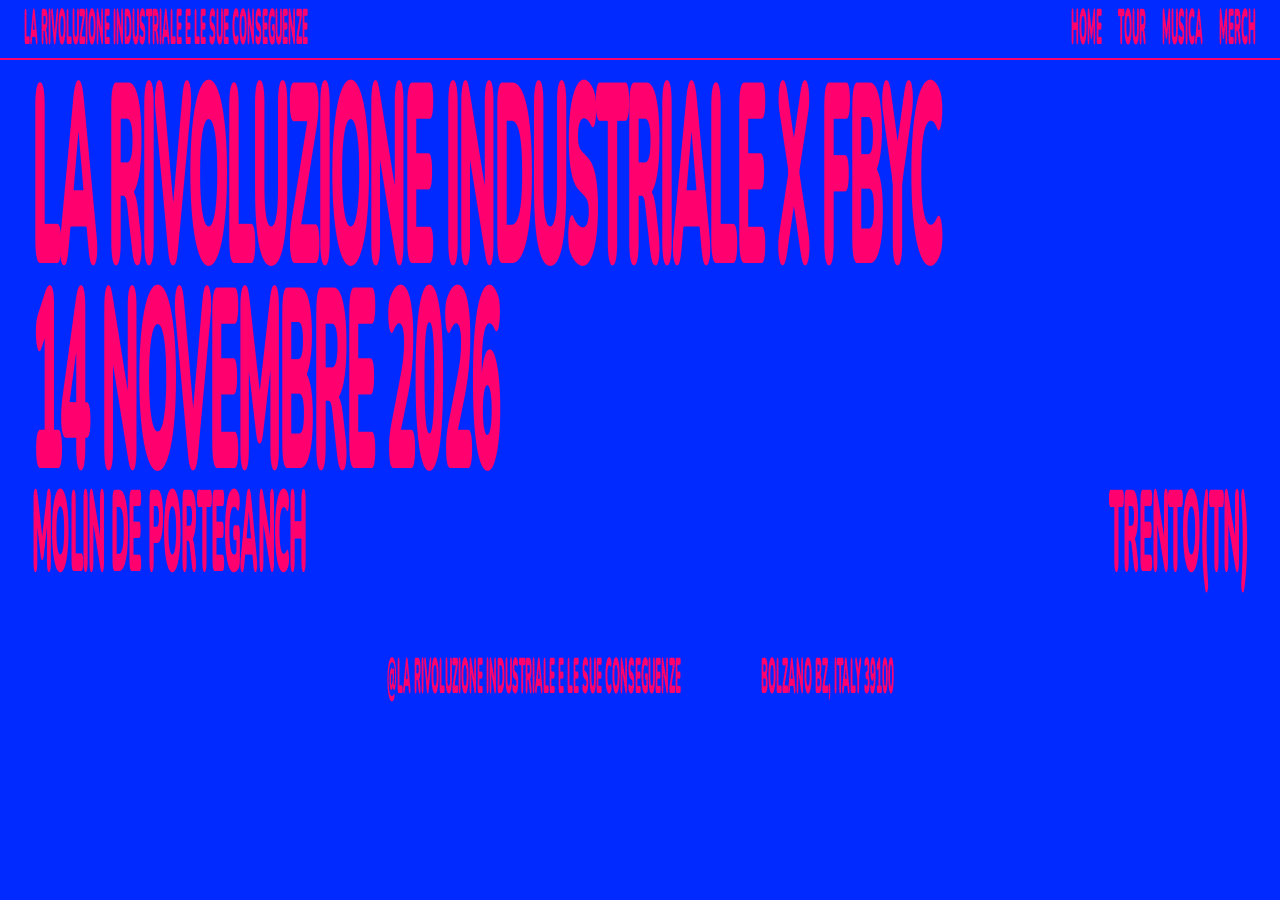
==== tour.html @ b5804e83 "Add files via upload" ====
<!DOCTYPE html>
<html lang="it">

<head>
    <meta charset="UTF-8">

    <meta name="viewport"
          content="width=device-width, initial-scale=1.0">

    <title>La rivoluzione industriale e le sue conseguenze</title>

    
    <link rel="preconnect" href="https://fonts.googleapis.com">
    <link rel="preconnect" href="https://fonts.gstatic.com" crossorigin>

    <link href="https://fonts.googleapis.com/css2?family=Nunito:wght@900&display=swap"
          rel="stylesheet">

    <link rel="stylesheet" href="style.css">
    <script src="menu.js" defer></script>
</head>


<body class="tour">

    




    <header class="topbar-tour">

        <div class="site-name">
            LA RIVOLUZIONE INDUSTRIALE E LE SUE CONSEGUENZE
        </div>

        <button class="menu-toggle" type="button" aria-label="Apri menu" aria-expanded="false" aria-controls="site-navigation">
            <span></span>
            <span></span>
            <span></span>
        </button>

        <nav class="navigation" id="site-navigation">
            <a href="index.html">HOME</a>
            <a href="tour.html">TOUR</a>
            <a href="musica.html">MUSICA</a>
            <a href="merch.html">MERCH</a>

        </nav>

    </header>


    

    <main id="home">

        <section class="hero">

            <div class="title-wrapper">

                <h3 class="tour">
                    LA RIVOLUZIONE INDUSTRIALE X FBYC <br>14 NOVEMBRE 2026</br>
                </h3>
            
                <h4>
                     <span class="tour-line">
                        <span class="city">MOLIN DE PORTEGANCH</span>
                        <span>TRENTO(TN)</span>
                    </span>
                </h4>
    

            </div>

        </section>
         <footer class="tour">
          <span><a href="https://www.instagram.com/larivoluzioneindustriale?utm_source=ig_web_button_share_sheet&igsi=ZDNlZDc0MzIxNw==">@LA RIVOLUZIONE INDUSTRIALE E LE SUE CONSEGUENZE</a></span>
          <span>BOLZANO BZ, ITALY 39100</span>
        </footer>
</body>
---- style.css ----
* {
    box-sizing: border-box;
}

html {
    scroll-behavior: smooth;
}

body.home {

    font-family: "Nunito", sans-serif;
    font-weight: 900;

    background: #002aff;
    color: rgb(255, 0, 110);

    background-image: url("immagini/1.jpg");
    background-size: 100% auto;
    background-position: 0px -240px;
    background-repeat: no-repeat;

    overflow-x: hidden;
}
body.tour {

    font-family: "Nunito", sans-serif;
    font-weight: 900;

    background: #002aff;
    color: rgb(255, 0, 110);

    background-image: url("immagini/28lug26__1050962.jpg");
    background-size: 100% auto;
    background-position: 0px -100px;
    background-repeat: no-repeat;


    overflow-x: hidden;
}

body.musica {

    font-family: "Nunito", sans-serif;
    font-weight: 900;

    background: #002aff;
    color: rgb(255, 0, 110);

    background-image: url("immagini/1-38.jpg");
    background-size: 120% auto;
    background-position: 0px -800px;
    background-repeat: no-repeat;

    overflow-x: hidden;
}
body.merch {

    font-family: "Nunito", sans-serif;
    font-weight: 900;

    background: #002aff;
    color: rgb(255, 0, 110);

    background-image: url("immagini/28lug26__1050904.jpg");
    background-size: 150% auto;
    background-position: 0px -560px;
    background-repeat: no-repeat;

    overflow-x: hidden;
}


/* =====================================================
   TOP BAR
   ===================================================== */

.topbar {
    position: fixed;

    top: 0;
    left: 0;

    width: 100%;
    height: 60px;

    padding: 0 24px;

    display: flex;
    align-items: center;
    justify-content: space-between;

    background-image: url("immagini/1.jpg");
    background-position: 0px -420px;

    border-bottom: 2px solid rgb(255, 0, 110);

    z-index: 1000;
}

.topbar-tour {
    position: fixed;

    top: 0;
    left: 0;

    width: 100%;
    height: 60px;

    padding: 0 24px;

    display: flex;
    align-items: center;
    justify-content: space-between;

    background-image: url("immagini/28lug26__1050962.jpg");
    background-size: 100% auto;

    border-bottom: 2px solid rgb(255, 0, 110);

    z-index: 1000;
}

.topbar-musica {
    position: fixed;

    top: 0;
    left: 0;

    width: 100%;
    height: 60px;

    padding: 0 24px;

    display: flex;
    align-items: center;
    justify-content: space-between;

    background-image: url("immagini/1-38.jpg");
    background-size: 100% auto;
    background-position: 0px -570px;
    border-bottom: 2px solid rgb(255, 0, 110);

    z-index: 1000;
}

.topbar-merch {
    position: fixed;

    top: 0;
    left: 0;

    width: 100%;
    height: 60px;

    padding: 0 24px;

    display: flex;
    align-items: center;
    justify-content: space-between;

    background-image: url("immagini/28lug26__1050904.jpg");
    background-size: 150% auto;
    background-position: 0px -560px;

    border-bottom: 2px solid rgb(255, 0, 110);

    z-index: 1000;
}


.site-name,
.navigation a {
    font-family: "Nunito", sans-serif;
    font-weight: 900;
    font-size: 10px;
    transform: scaleY(5);
    transform-origin: center center;
    display: inline-block;
}


.navigation {
    display: flex;
    align-items: center;

    gap: 16px;
}


.navigation a {
    color: rgb(255, 0, 110);

    text-decoration: none;

    font-size: 10px;

    transition: opacity 0.2s ease;
}


.navigation a:hover {
   color: rgb(255, 255, 255);
}

.menu-toggle {
    display: none;
}


/* =====================================================
   HERO
   ===================================================== */

.hero {
    padding-top: 60px;

    width: 100%;
}


/*

*/

.title-wrapper {

    padding: 70px 24px 0;

    width: 100%;

    overflow: visible;
}


h1 {

    margin-top: 130px;

    font-family: "Nunito", sans-serif;

    font-weight: 900;

    /*
   
    */

    font-size: 7vw;

    line-height: 0.82;

    letter-spacing: -0.055em;

    /*
       100% larghezza
       500% altezza
    */

    transform: scaleY(5);

    transform-origin: center;

    /*
     
    */

    width: 100%;
}


h2 {

    margin: 0;

    font-family: "Nunito", sans-serif;

    font-weight: 900;
    font-size: 5vw;

    line-height: 0.82;
    letter-spacing: -0.055em;
    transform: scaleY(5);
    transform-origin: top left;

    margin-top: 8vw;
    font-size: 3vw;
    line-height: 1;

    width: 100%;
}
h2 a {
    /* Change these values to resize the Spotify button. */
    --spotify-button-width: 230px;
    --spotify-button-height: 200px;
    display: inline-block;
    position: relative;
    isolation: isolate;
    width: var(--spotify-button-width);
    text-align: center;
    vertical-align: baseline;
    color: #ffffff;
    text-decoration: none;
}
h2 a::before {
    position: absolute;
    z-index: -1;
    top: 47.5%;
    left: 51%;
    width: var(--spotify-button-width);
    height: var(--spotify-button-height);
    border-radius: 12px;
    background: rgb(255, 0, 110);
    content: "";
    transform: translate(-50%, -50%) scaleY(0.2);
    transition: background-color 0.2s ease;
}
h2 a:hover {
    color: rgb(255, 0, 110);
}
h2 a:hover::before {
    background: rgb(255, 255, 255);
}
h2 a:focus-visible {
    outline: 3px solid rgb(255, 255, 255);
    outline-offset: 4px;
}
h3 {

  margin-top: -60px;

    font-family: "Nunito", sans-serif;

    font-weight: 900;
    font-size: 4vw;

    line-height: .8;
    letter-spacing: -0.055em;
    transform: scaleY(5);
    transform-origin: top left;

    
    
    

    width: 100%;
}

h4 {
    margin-top: 27vw;
    font-family: "Nunito", sans-serif;
    font-weight: 900;
    font-size: 1vw;
    line-height: .5;
    letter-spacing: -0.055em;
    transform: scaleY(5);
    transform-origin: top left;
    display: flex;
    flex-direction: column;
    gap: 1.2rem;
    width: 100%;
}

h4 .tour-line {
    display: flex;
    align-items: baseline;
    justify-content: space-between;
    width: 100%;
    font-size: 1.8vw;
}

h4 .city {
    min-width: 120px;
    display: inline-block;
}

h5 {
    margin-top: 1vw;
    margin-left: 270px;
    font-family: "Nunito", sans-serif;
    font-weight: 900;
    font-size: 1vw;
    line-height: .8;
    letter-spacing: -0.055em;
    transform: scaleY(5);
    transform-origin: top left;
    display: block;
    width: 100%;
    text-align: left;
}

h6 {
    margin-top: -655px;
    margin-left: -150px;
    font-family: "Nunito", sans-serif;
    font-weight: 900;
    font-size: 1vw;
    line-height: 1;
    letter-spacing: -0.055em;
    transform: scaleY(5);
    transform-origin: top left;
    display: block;
    width: 100%;
    text-align: right;
}
h6 a {
    /* Change these values to resize the link button. */
    --h6-button-width: auto;
    --h6-button-height: 78px;
    display: inline-block;
    position: relative;
    isolation: isolate;
    width: var(--h6-button-width);
    text-align: center;
    vertical-align: baseline;
    color: #ffffff;
    text-decoration: none;
}
h6 a:hover {
    color: rgb(255, 0, 110);
}
h6 a::before {
    position: absolute;
    z-index: -1;
    top: 46.5%;
    left: 50%;
    width: calc(100% + 10px);
    height: var(--h6-button-height);
    border-radius: 8px;
    background: rgb(255, 0, 110);
    content: "";
    transform: translate(-50%, -50%) scaleY(0.2);
    transition: background-color 0.2s ease;
}
h6 a:hover::before {
    background: rgb(255, 255, 255);
}
h6 a:focus-visible {
    outline: 3px solid rgb(255, 255, 255);
    outline-offset: 4px;
}

h7 {
    margin-top: 1vw;
    margin-left: 350px;
    font-family: "Nunito", sans-serif;
    font-weight: 900;
    font-size: 1vw;
    line-height: .8;
    letter-spacing: -0.055em;
    transform: scaleY(5);
    transform-origin: top left;
    display: block;
    width: 100%;
    text-align: left;
}
/* =====================================================
   INTRO
   ===================================================== */

.intro {

    margin-top: 42vw;

    padding: 0 24px 120px;

    max-width: 900px;
}


.intro p {

    margin: 0;

    font-size: 32px;

    line-height: 1.05;

    letter-spacing: -0.03em;
}


/* =====================================================
   CONTENT
   ===================================================== */

.content {

    display: grid;

    grid-template-columns: 1fr 2fr;

    gap: 30px;

    padding: 80px 24px 160px;

    border-top: 2px solid #000000;
}


.content-number {

    font-size: 20px;
}


.content-text {

    max-width: 800px;
}


.content-text h2 {

    margin: 0 0 30px;

    font-size: 64px;

    line-height: 0.9;

    letter-spacing: -0.05em;
}


.content-text p {

    margin: 0;

    max-width: 600px;

    font-size: 24px;

    line-height: 1.1;
}


/* =====================================================
   FOOTER
   ===================================================== */

footer.home {

    margin-top: 250px;
    margin-bottom: 8px;
    justify-content: center;
    display: flex;
    gap: 80px;


    font-size: 10px;
    transform: scaleY(5);
}
footer.tour {

    margin-top: 152px;
    margin-bottom: 8px;
    justify-content: center;
    display: flex;
    gap: 80px;


    font-size: 10px;
    transform: scaleY(5);
}
footer.music {

    margin-top: 570px;
    margin-bottom: 8px;
    justify-content: center;
    display: flex;
    gap: 80px;


    font-size: 10px;
    transform: scaleY(5);
}

footer.merch {

    margin-top: 600px;
    margin-bottom: 8px;
    justify-content: center;
    display: flex;
    gap: 80px;


    font-size: 10px;
    transform: scaleY(5);
}

footer a {
    color: rgb(255, 0, 110);
    text-decoration: none;
}
footer a:hover {
    color: rgb(255, 255, 255);
}



.music-slider {
    width: min(66vw, 700px);
    margin-left: 100PX;
    padding: 0 24px 80px;
    
}




.slider {
    margin-top: 70px;
    display: flex;
    align-items: center;
    justify-content: center;
    gap: 16px;
    width: 100%;
}

.slides {
    position: relative;
    flex: 1;
    width: 100%;
    aspect-ratio: 1;
    overflow: hidden;
    border: 2px solid rgb(255, 0, 110);
    background: rgba(0, 37, 220, 0.5);
}

.slide {
    position: absolute;
    inset: 0;
    width: 100%;
    height: 100%;
    object-fit: cover;
    opacity: 0;
    transition: opacity 0.4s ease;
}

.slide.active {
    opacity: 1;
}

.slider-btn {
    width: 42px;
    height: 42px;
    background: transparent;
    border: none;
    padding: 0;
    color: rgb(255, 0, 110);
    font-size: 28px;
    line-height: 1;
    cursor: pointer;
}

.slider-btn:hover {
    color: #ffffff;
}

.slider-dots {
    display: flex;
    justify-content: center;
    gap: 10px;
    margin-top: 18px;
}

.dot {
    width: 12px;
    height: 12px;
    border-radius: 50%;
    border: none;
    background: rgba(255, 0, 110, 0.5);
    cursor: pointer;
}

.dot.active {
    background: rgb(255, 0, 110);
}

.merch-slider {
    width: min(66vw, 700px);
    margin-left: 100PX;
    padding: 0 24px 80px;
}

/* =====================================================
   MOBILE
   ===================================================== */

@media (max-width: 700px) {


    /* ---------- TOPBAR ---------- */

    .topbar {

        height: 50px;

        padding: 0 12px;
    }

    body.home {

    font-family: "Nunito", sans-serif;
    font-weight: 900;

    background: #002aff;
    color: rgb(255, 0, 110);

    background-image: url("immagini/1.jpg");
    background-size: 120% auto;
    background-position: 0px 0px;
    background-repeat: no-repeat;

    overflow-x: hidden;
    }
    


    .site-name {

        font-size: 12px;

        max-width: 130px;

        white-space: normal;

        line-height: 0.95;
    }


    .navigation {

        gap: 10px;
    }


    .navigation a {

        font-size: 11px;
    }


    /* ---------- HERO ---------- */

    .hero {

        padding-top: 50px;
    }


    .title-wrapper {

        padding: 40px 12px 0;
    }


    h1 {

        /*
           Dimensione base mobile.
           Anche qui viene mantenuto il rapporto
           di deformazione verticale 500%.
        */

        font-size: 15vw;

        line-height: 0.82;

        letter-spacing: -0.055em;

        transform: scaleY(5);
    }


    /*
       Spazio compensativo per il titolo
       deformato verticalmente.
    */

    .intro {

        margin-top: 62vw;

        padding: 0 12px 80px;
    }


    .intro p {

        font-size: 24px;

        line-height: 1.05;
    }


    /* ---------- CONTENT ---------- */

    .content {

        display: block;

        padding: 50px 12px 100px;
    }


    .content-number {

        margin-bottom: 50px;

        font-size: 16px;
    }


    .content-text h2 {

        font-size: 46px;

        line-height: 0.9;

        margin-bottom: 25px;
    }


    .content-text p {

        font-size: 20px;

        line-height: 1.1;
    }


    /* ---------- FOOTER ---------- */

    footer {

        padding: 16px 12px;

        font-size: 11px;
    }


    .topbar,
    .topbar-tour,
    .topbar-musica,
    .topbar-merch {
        height: 54px;
        padding: 0 10px;
        gap: 8px;
    }

    .menu-toggle {
        display: flex;
        flex: 0 0 40px;
        width: 40px;
        height: 40px;
        flex-direction: column;
        align-items: center;
        justify-content: center;
        gap: 5px;
        padding: 0;
        border: 2px solid rgb(255, 0, 110);
        border-radius: 0;
        background: #002aff;
        cursor: pointer;
        z-index: 2;
    }

    .menu-toggle span {
        display: block;
        width: 20px;
        height: 2px;
        background: rgb(255, 0, 110);
    }

    .menu-toggle:focus-visible {
        outline: 2px solid #ffffff;
        outline-offset: 3px;
    }

    .site-name {
        flex: 0 1 92px;
        max-width: 120px;
        font-size: 12px;
        line-height: 1;
        transform: none;
    }

    .navigation {
        position: absolute;
        top: 100%;
        left: 0;
        right: 0;
        display: none;
        flex-direction: column;
        align-items: stretch;
        gap: 0;
        padding: 8px 12px;
        background: #002aff;
        border-bottom: 2px solid rgb(255, 0, 110);
    }

    .navigation.is-open {
        display: flex;
    }

    .navigation a {
        padding: 12px 8px;
        font-size: 12px;
        transform: none;
        border-bottom: 1px solid rgba(255, 0, 110, 0.45);
    }

    .navigation a:last-child {
        border-bottom: 0;
    }

    h1 {
        display: center;
        font-size: 36px;
        transform: scaleY(2.5);
    }

    h2 {
        margin-top: 12px;
        font-size: 16px;
        line-height: 1.1;
        transform: scaleY(2);
    }

    h2 a {
        --spotify-button-width: 0px;
        --spotify-button-height: 44px;
    }

    h2 a::before {
        transform: scaleY(0.5);
    }

    h3 {
        font-size: 26px;
        line-height: 1;
        transform: scaleY(2.2);
    }

    h4 {
        margin-top: 15vw;
        font-size: 14px;
        line-height: 1;
        letter-spacing: 0;
        transform: scaleY(2);
        gap: 16px;
    }

    h4 .tour-line {
        gap: 8px;
        font-size: 14px;
    }

    h4 .city {
        min-width: 0;
    }

    h4 .tour-line > span:last-child {
        white-space: nowrap;
    }

    h5 {
        margin-top: 12px;
        padding: 0 12px;
        font-size: 22px;
        line-height: 1.1;
        transform: scaleY(2);
    }

    h6 {
        margin: 36px 12px 0;
        width: auto;
        font-size: 14px;
        line-height: 1.25;
        letter-spacing: 0;
        transform: scaleY(1.5);
    }

    h6 a {
        --h6-button-height: 36px;
    }

    h6 a::before {
        transform: translate(-50%, -50%) scaleY(0.666667);
    }

    .music-slider,
    .merch-slider {
        width: 100%;
        margin: 34px auto 0;
        padding: 0 12px 36px;
    }

    .slider {
        margin-top: 0;
        gap: 6px;
    }

    .slider-btn {
        flex: 0 0 30px;
        width: 30px;
        height: 42px;
        font-size: 24px;
    }

    footer.home,
    footer.tour,
    footer.merch {
        flex-wrap: wrap;
        justify-content: center;
        gap: 12px 20px;
        margin: 56px 0 8px;
        padding: 12px;
        font-size: 9px;
        text-align: center;
        transform: scaleY(2);
    }
}
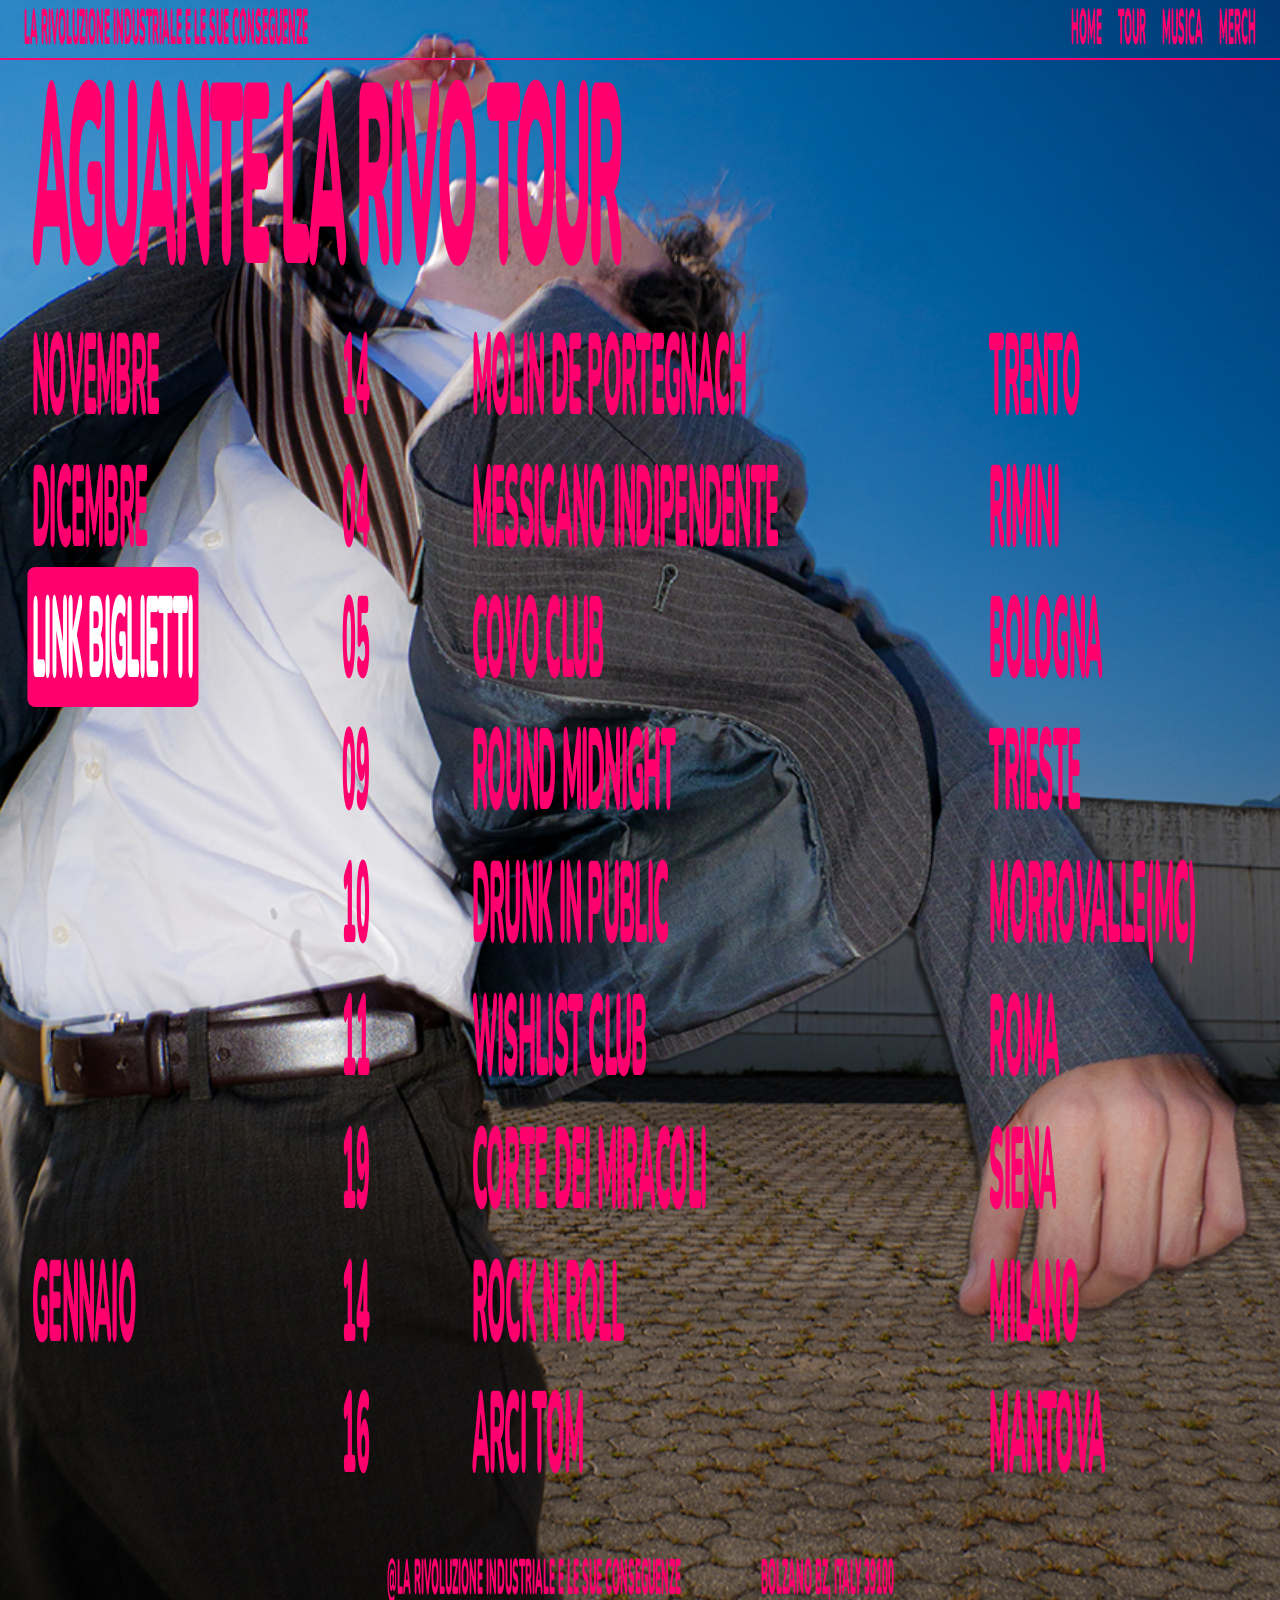
==== commit f746ed21: "Update tour details and add new events" ====
--- a/tour.html
+++ b/tour.html
@@ -60,13 +60,89 @@
             <div class="title-wrapper">
 
                 <h3 class="tour">
-                    LA RIVOLUZIONE INDUSTRIALE X FBYC <br>14 NOVEMBRE 2026</br>
+                    AGUANTE LA RIVO TOUR 
                 </h3>
             
                 <h4>
                      <span class="tour-line">
-                        <span class="city">MOLIN DE PORTEGANCH</span>
-                        <span>TRENTO(TN)</span>
+                        <span class="city">NOVEMBRE</span>
+                        <span>14</span>
+                        <span>MOLIN DE PORTEGNACH</span>
+                        <span>TRENTO</span>
+                    </span>
+                </h4>
+
+                
+
+                 <h4>
+                     <span class="tour-line">
+                        <span class="city">DICEMBRE</span>
+                        <span>04</span>
+                        <span>MESSICANO INDIPENDENTE</span>
+                        <span>RIMINI</span>
+                    </span>
+                </h4>
+
+                <h4>
+                     <span class="tour-line">
+                        <span class="city"><a href="https://link.dice.fm/jmui6yhe77b">LINK BIGLIETTI</a></span>
+                        <span>05</span>
+                        <span>COVO CLUB</span>
+                        <span>BOLOGNA</span>
+                    </span>
+                </h4>
+
+                 <h4>
+                     <span class="tour-line">
+                        <span class="city"></span>
+                        <span>09</span>
+                        <span>ROUND MIDNIGHT</span>
+                        <span>TRIESTE</span>
+                    </span>
+                </h4>
+
+                 <h4>
+                     <span class="tour-line">
+                        <span class="city"></span>
+                        <span>10</span>
+                        <span>DRUNK IN PUBLIC</span>
+                        <span>MORROVALLE(MC)</span>
+                    </span>
+                </h4>
+
+                 <h4>
+                     <span class="tour-line">
+                        <span class="city"></span>
+                        <span>11</span>
+                        <span>WISHLIST CLUB</span>
+                        <span>ROMA</span>
+                    </span>
+                </h4>
+
+                 <h4>
+                     <span class="tour-line">
+                        <span class="city"></span>
+                        <span>19</span>
+                        <span>CORTE DEI MIRACOLI</span>
+                        <span>SIENA</span>
+                    </span>
+                </h4>
+
+                 <h4>
+                     <span class="tour-line">
+                        <span class="city">GENNAIO</span>
+                        <span>14</span>
+                        <span>ROCK N ROLL</span>
+                        <span>MILANO</span>
+                    </span>
+                </h4>
+
+                 <h4>
+                     <span class="tour-line">
+                        <span class="city"></span>
+                        <span>16</span>
+                        <span>ARCI TOM</span>
+                        <span>MANTOVA</span>
                     </span>
                 </h4>
     
--- a/style.css
+++ b/style.css
@@ -7,6 +7,10 @@
 }
 
 body.home {
+    --page-background-image: url("immagini/1.jpg");
+    --page-background-size: 100% auto;
+    --page-background-x: 0px;
+    --page-background-y: -240px;
 
     font-family: "Nunito", sans-serif;
     font-weight: 900;
@@ -14,14 +18,18 @@
     background: #002aff;
     color: rgb(255, 0, 110);
 
-    background-image: url("immagini/1.jpg");
-    background-size: 100% auto;
-    background-position: 0px -240px;
+    background-image: var(--page-background-image);
+    background-size: var(--page-background-size);
+    background-position: var(--page-background-x) var(--page-background-y);
     background-repeat: no-repeat;
 
     overflow-x: hidden;
 }
 body.tour {
+    --page-background-image: url("immagini/28lug26__1050962.jpg");
+    --page-background-size: 100% auto;
+    --page-background-x: 0px;
+    --page-background-y: -100px;
 
     font-family: "Nunito", sans-serif;
     font-weight: 900;
@@ -29,16 +37,22 @@
     background: #002aff;
     color: rgb(255, 0, 110);
 
-    background-image: url("immagini/28lug26__1050962.jpg");
-    background-size: 100% auto;
-    background-position: 0px -100px;
+    background-image: var(--page-background-image);
+    background-size: var(--page-background-size);
+    background-position: var(--page-background-x) var(--page-background-y);
     background-repeat: no-repeat;
 
 
     overflow-x: hidden;
 }
 
+
+
 body.musica {
+    --page-background-image: url("immagini/1-38.jpg");
+    --page-background-size: 120% auto;
+    --page-background-x: 0px;
+    --page-background-y: -800px;
 
     font-family: "Nunito", sans-serif;
     font-weight: 900;
@@ -46,14 +60,18 @@
     background: #002aff;
     color: rgb(255, 0, 110);
 
-    background-image: url("immagini/1-38.jpg");
-    background-size: 120% auto;
-    background-position: 0px -800px;
+    background-image: var(--page-background-image);
+    background-size: var(--page-background-size);
+    background-position: var(--page-background-x) var(--page-background-y);
     background-repeat: no-repeat;
 
     overflow-x: hidden;
 }
 body.merch {
+    --page-background-image: url("immagini/28lug26__1050904.jpg");
+    --page-background-size: 150% auto;
+    --page-background-x: 0px;
+    --page-background-y: -560px;
 
     font-family: "Nunito", sans-serif;
     font-weight: 900;
@@ -61,9 +79,9 @@
     background: #002aff;
     color: rgb(255, 0, 110);
 
-    background-image: url("immagini/28lug26__1050904.jpg");
-    background-size: 150% auto;
-    background-position: 0px -560px;
+    background-image: var(--page-background-image);
+    background-size: var(--page-background-size);
+    background-position: var(--page-background-x) var(--page-background-y);
     background-repeat: no-repeat;
 
     overflow-x: hidden;
@@ -89,8 +107,7 @@
     align-items: center;
     justify-content: space-between;
 
-    background-image: url("immagini/1.jpg");
-    background-position: 0px -420px;
+    background: transparent;
 
     border-bottom: 2px solid rgb(255, 0, 110);
 
@@ -112,8 +129,7 @@
     align-items: center;
     justify-content: space-between;
 
-    background-image: url("immagini/28lug26__1050962.jpg");
-    background-size: 100% auto;
+    background: transparent;
 
     border-bottom: 2px solid rgb(255, 0, 110);
 
@@ -135,9 +151,7 @@
     align-items: center;
     justify-content: space-between;
 
-    background-image: url("immagini/1-38.jpg");
-    background-size: 100% auto;
-    background-position: 0px -570px;
+   background: transparent;
     border-bottom: 2px solid rgb(255, 0, 110);
 
     z-index: 1000;
@@ -158,10 +172,7 @@
     align-items: center;
     justify-content: space-between;
 
-    background-image: url("immagini/28lug26__1050904.jpg");
-    background-size: 150% auto;
-    background-position: 0px -560px;
-
+    background: transparent;
     border-bottom: 2px solid rgb(255, 0, 110);
 
     z-index: 1000;
@@ -345,7 +356,7 @@
 }
 
 h4 {
-    margin-top: 27vw;
+    margin-top: 18vw;
     font-family: "Nunito", sans-serif;
     font-weight: 900;
     font-size: 1vw;
@@ -355,14 +366,20 @@
     transform-origin: top left;
     display: flex;
     flex-direction: column;
-    gap: 1.2rem;
-    width: 100%;
+    text-align: left;
+    margin-bottom: 0;
+    width: 100%;
+}
+
+h4 + h4 {
+    margin-top: 120px;
 }
 
 h4 .tour-line {
-    display: flex;
+    display: grid;
+    grid-template-columns: minmax(0, 1.2fr) minmax(0, 0.5fr) minmax(0, 2fr) minmax(0, 1fr);
     align-items: baseline;
-    justify-content: space-between;
+    text-align: left;
     width: 100%;
     font-size: 1.8vw;
 }
@@ -370,6 +387,42 @@
 h4 .city {
     min-width: 120px;
     display: inline-block;
+}
+h4 a {
+    /* Change these values to resize the link button. */
+    --h4-button-width: auto;
+    --h4-button-height: 140px;
+    display: inline-block;
+    position: relative;
+    isolation: isolate;
+    width: var(--h4-button-width);
+    text-align: center;
+    vertical-align: baseline;
+    color: #ffffff;
+    text-decoration: none;
+}
+h4 a:hover {
+    color: rgb(255, 0, 110);
+}
+h4 a::before {
+    position: absolute;
+    z-index: -1;
+    top: 46.5%;
+    left: 50%;
+    width: calc(100% + 10px);
+    height: var(--h4-button-height);
+    border-radius: 8px;
+    background: rgb(255, 0, 110);
+    content: "";
+    transform: translate(-50%, -50%) scaleY(0.2);
+    transition: background-color 0.2s ease;
+}
+h4 a:hover::before {
+    background: rgb(255, 255, 255);
+}
+h4 a:focus-visible {
+    outline: 3px solid rgb(255, 255, 255);
+    outline-offset: 4px;
 }
 
 h5 {
@@ -687,6 +740,33 @@
 
 @media (max-width: 700px) {
 
+    body.home,
+    body.tour,
+    body.musica,
+    body.merch {
+        display: flex;
+        flex-direction: column;
+        min-height: 100vh;
+        margin: 0;
+    }
+
+    body > main {
+        flex: 1 0 auto;
+    }
+
+    body.home > main,
+    body.tour > main {
+        display: flex;
+        flex-direction: column;
+    }
+
+    body.musica > main {
+        padding-bottom: 470px;
+    }
+
+    body.merch > main {
+        padding-bottom: 400px;
+    }
 
     /* ---------- TOPBAR ---------- */
 
@@ -705,19 +785,76 @@
     background: #002aff;
     color: rgb(255, 0, 110);
 
-    background-image: url("immagini/1.jpg");
-    background-size: 120% auto;
+    --page-background-size: 150% auto;
+    --page-background-y: 0px;
+    background-image: var(--page-background-image);
+    background-size: var(--page-background-size);
+    background-position: var(--page-background-x) var(--page-background-y);
+    background-repeat: no-repeat;
+
+    overflow-x: hidden;
+    }
+
+     body.tour {
+
+    font-family: "Nunito", sans-serif;
+    font-weight: 900;
+
+    background: #002aff;
+    color: rgb(255, 0, 110);
+
+    --page-background-size: 155% auto;
+    --page-background-y: 0px;
+    background-image: var(--page-background-image);
+    background-size: var(--page-background-size);
     background-position: 0px 0px;
     background-repeat: no-repeat;
 
     overflow-x: hidden;
     }
+
+    body.musica {
+        --page-background-size: auto 100%;
+        --page-background-x: center;
+        --page-background-y: 0px;
+        background-image: var(--page-background-image);
+        background-size: var(--page-background-size);
+        background-position: var(--page-background-x) var(--page-background-y);
+        background-repeat: no-repeat;
+    }
+
+    body.home,
+    body.tour,
+    body.musica,
+    body.merch {
+        position: relative;
+        isolation: isolate;
+        background-color: transparent;
+        background-image: none;
+    }
+
+    body.home::before,
+    body.tour::before,
+    body.musica::before,
+    body.merch::before {
+        position: absolute;
+        z-index: -1;
+        inset: 0;
+        background-image: var(--page-background-image);
+        background-size: auto 100%;
+        background-position: center top;
+        background-repeat: no-repeat;
+        content: "";
+        pointer-events: none;
+    }
     
 
 
     .site-name {
 
         font-size: 12px;
+
+        margin-top: 6px;
 
         max-width: 130px;
 
@@ -767,7 +904,7 @@
 
         letter-spacing: -0.055em;
 
-        transform: scaleY(5);
+        
     }
 
 
@@ -857,9 +994,9 @@
         justify-content: center;
         gap: 5px;
         padding: 0;
-        border: 2px solid rgb(255, 0, 110);
-        border-radius: 0;
-        background: #002aff;
+        border: 0px solid rgb(255, 0, 110);
+        border-radius: 6px;
+        background-color: transparent;
         cursor: pointer;
         z-index: 2;
     }
@@ -867,46 +1004,53 @@
     .menu-toggle span {
         display: block;
         width: 20px;
-        height: 2px;
+        height: 3px;
         background: rgb(255, 0, 110);
+        border-radius: 2px;
     }
 
     .menu-toggle:focus-visible {
-        outline: 2px solid #ffffff;
+        outline: 4px solid #ffffff;
         outline-offset: 3px;
     }
 
     .site-name {
-        flex: 0 1 92px;
-        max-width: 120px;
-        font-size: 12px;
+        flex: 1 1 auto;
+        min-width: 0;
+        max-width: none;
+        font-size: clamp(7px, 2.3vw, 9px);
         line-height: 1;
-        transform: none;
+        white-space: nowrap;
+        transform: scaleY(5);
     }
 
     .navigation {
-        position: absolute;
-        top: 100%;
+        position: fixed;
+        top: 54px;
         left: 0;
         right: 0;
         display: none;
         flex-direction: column;
         align-items: stretch;
-        gap: 0;
+        gap: 0px;
         padding: 8px 12px;
-        background: #002aff;
+        background-color: transparent;
         border-bottom: 2px solid rgb(255, 0, 110);
     }
 
     .navigation.is-open {
         display: flex;
+        background-image: var(--page-background-image);
+        background-size: auto var(--page-background-render-height, 100vh);
+        background-position: center -54px;
+        background-repeat: no-repeat;
     }
 
     .navigation a {
         padding: 12px 8px;
         font-size: 12px;
         transform: none;
-        border-bottom: 1px solid rgba(255, 0, 110, 0.45);
+        border-bottom: 2px solid rgb(255, 0, 110);
     }
 
     .navigation a:last-child {
@@ -916,43 +1060,59 @@
     h1 {
         display: center;
         font-size: 36px;
-        transform: scaleY(2.5);
+        transform: scaleY(5);
     }
 
     h2 {
-        margin-top: 12px;
+        margin-top: 42px;
         font-size: 16px;
         line-height: 1.1;
-        transform: scaleY(2);
+        transform: scaleY(5);
     }
 
     h2 a {
-        --spotify-button-width: 0px;
         --spotify-button-height: 44px;
+        width: auto;
+        padding: 0 8px;
+        white-space: nowrap;
     }
 
     h2 a::before {
-        transform: scaleY(0.5);
+        top: 46.9%;
+        left: 50%;
+        height: 68px;
+        width: calc(80% + 8px);
+        transform: translate(-50%, -50%) scaleY(0.2);
+        border-radius: 6px;
     }
 
     h3 {
-        font-size: 26px;
-        line-height: 1;
-        transform: scaleY(2.2);
+        display: center;
+        font-size: 20px;
+        transform: scaleY(5);
+        margin-top: 0px;
     }
 
     h4 {
-        margin-top: 15vw;
-        font-size: 14px;
+        margin-top: 80px;
+        font-size: 12px;
         line-height: 1;
         letter-spacing: 0;
-        transform: scaleY(2);
-        gap: 16px;
+        transform: scaleY(5);
+    }
+
+    h4 + h4 {
+        margin-top: 30px;
     }
 
     h4 .tour-line {
-        gap: 8px;
-        font-size: 14px;
+        column-gap: 8px;
+        grid-template-columns: minmax(0, 1.2fr) minmax(0, 0.5fr) minmax(0, 2fr) minmax(0, 1fr);
+        font-size: 8px;
+    }
+
+    h4 a {
+        --h4-button-height: 36px;
     }
 
     h4 .city {
@@ -964,34 +1124,55 @@
     }
 
     h5 {
-        margin-top: 12px;
+        margin-top: 24px;
+        margin-left: 0;
         padding: 0 12px;
-        font-size: 22px;
+        width: 100%;
+        font-size: 10px;
         line-height: 1.1;
-        transform: scaleY(2);
+        transform: scaleY(5);
+        transform-origin: top center;
+        text-align: center;
     }
 
     h6 {
-        margin: 36px 12px 0;
+        margin: -30px 18px 0;
         width: auto;
-        font-size: 14px;
+        font-size: 9px;
         line-height: 1.25;
         letter-spacing: 0;
-        transform: scaleY(1.5);
+        transform: scaleY(5);
+         transform-origin: top center;
+        text-align: center;
     }
 
     h6 a {
-        --h6-button-height: 36px;
+        border-radius: 6px;
     }
 
     h6 a::before {
-        transform: translate(-50%, -50%) scaleY(0.666667);
+        top: 12.5%;
+        bottom: 12.5%;
+        height: auto;
+        transform: translateX(-50%);
+    }
+
+    h7 {
+        margin-top: 24px;
+        margin-left: 0;
+        padding: 0 12px;
+        width: 100%;
+        font-size: 10px;
+        line-height: 1.1;
+        transform: scaleY(5);
+        transform-origin: top center;
+        text-align: center;
     }
 
     .music-slider,
     .merch-slider {
         width: 100%;
-        margin: 34px auto 0;
+        margin: 48px auto 0;
         padding: 0 12px 36px;
     }
 
@@ -1009,14 +1190,22 @@
 
     footer.home,
     footer.tour,
+    footer.music,
     footer.merch {
+        position: fixed;
+        z-index: 900;
+        right: 0;
+        bottom: 8px;
+        left: 0;
         flex-wrap: wrap;
         justify-content: center;
-        gap: 12px 20px;
-        margin: 56px 0 8px;
-        padding: 12px;
-        font-size: 9px;
+        gap: 0 12px;
+        margin: 0;
+        padding: 4px 12px;
+        font-size: 7px;
         text-align: center;
-        transform: scaleY(2);
-    }
-}
+        transform: scaleY(5);
+        transform-origin: center bottom;
+    }
+
+}
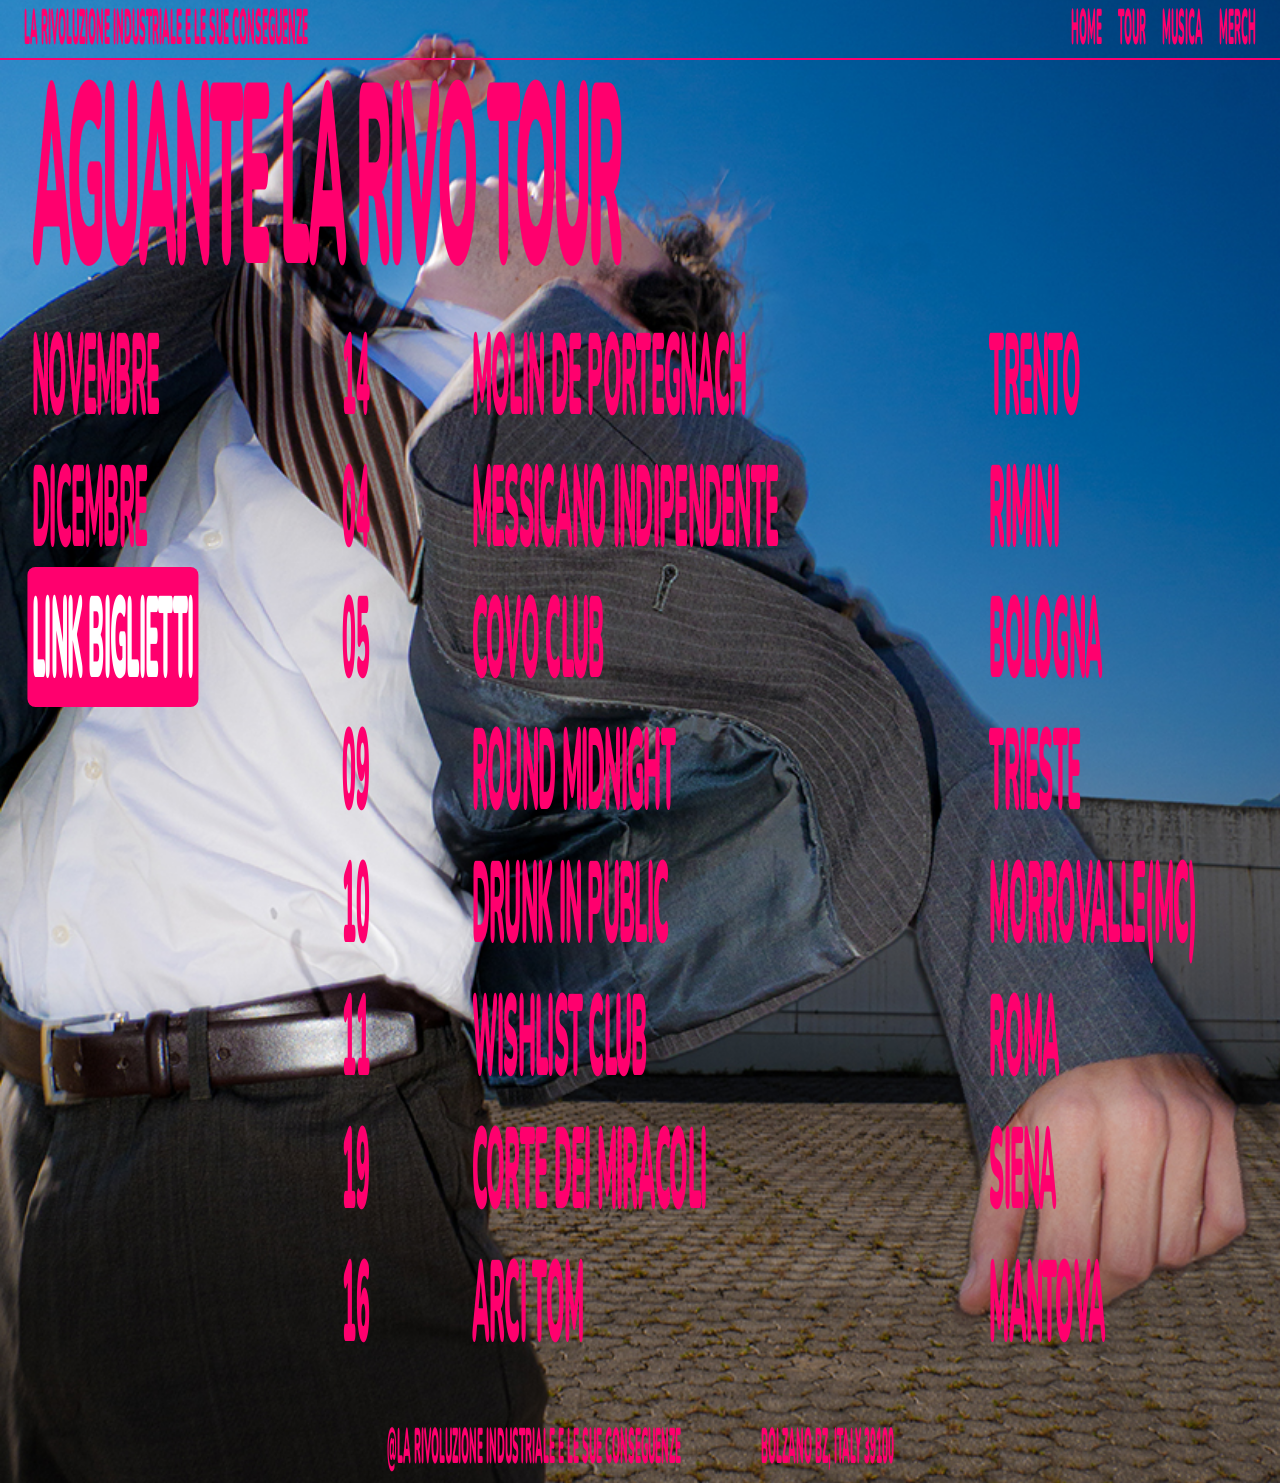
==== commit c452fe9b: "Remove 'GENNAIO' tour entry from tour.html Removed the tour entry for 'GENNAIO' in the tour list." ====
--- a/tour.html
+++ b/tour.html
@@ -128,14 +128,7 @@
                     </span>
                 </h4>
 
-                 <h4>
-                     <span class="tour-line">
-                        <span class="city">GENNAIO</span>
-                        <span>14</span>
-                        <span>ROCK N ROLL</span>
-                        <span>MILANO</span>
-                    </span>
-                </h4>
+              
 
                  <h4>
                      <span class="tour-line">
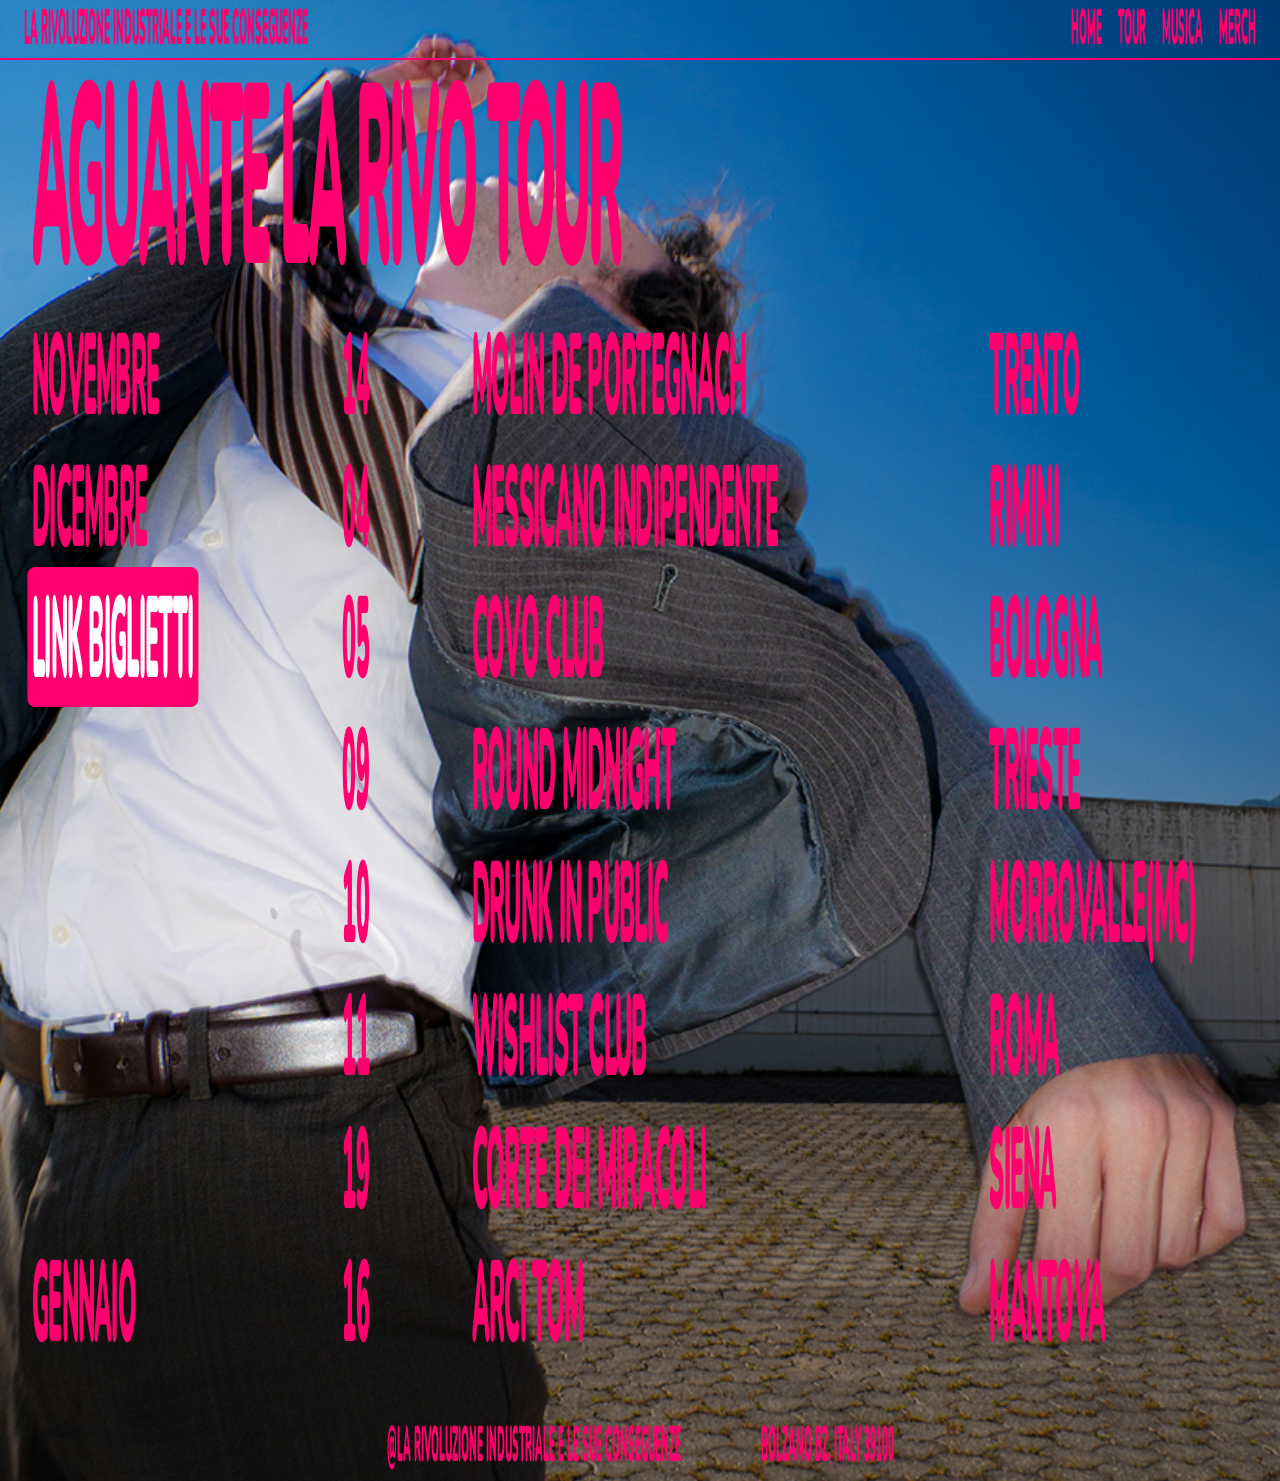
==== commit 12e0bfef: "Add city name 'GENNAIO' to tour details" ====
--- a/tour.html
+++ b/tour.html
@@ -132,7 +132,7 @@
 
                  <h4>
                      <span class="tour-line">
-                        <span class="city"></span>
+                        <span class="city">GENNAIO</span>
                         <span>16</span>
                         <span>ARCI TOM</span>
                         <span>MANTOVA</span>
